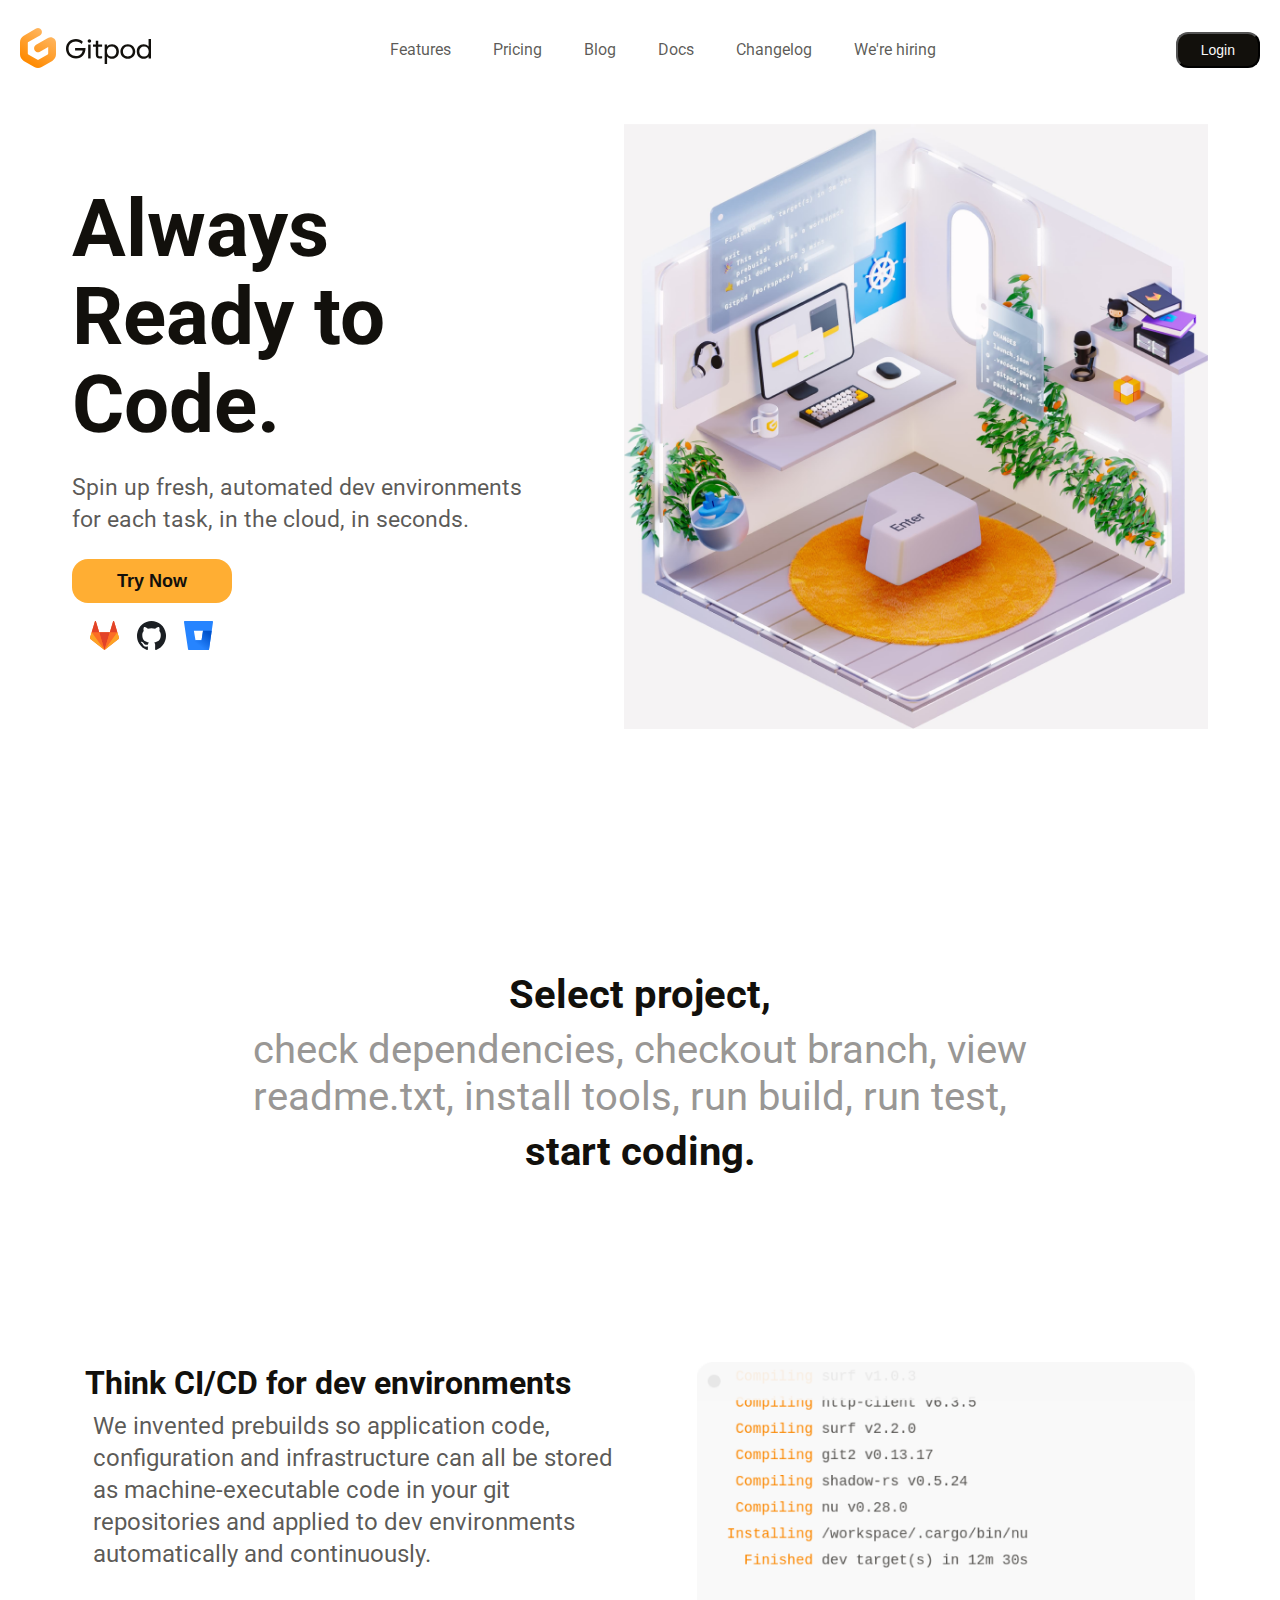
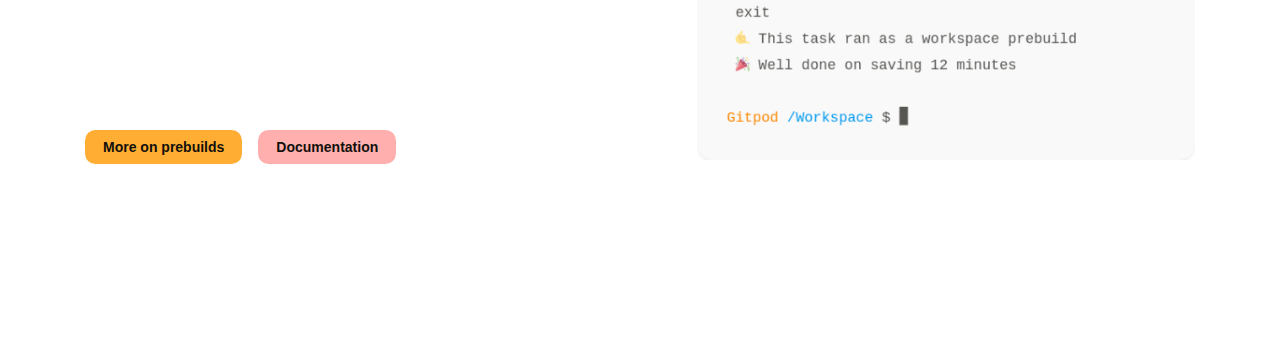
==== index.html @ b48856d9 "finished think" ====
<!DOCTYPE html>
<html lang="en">
    <head>
        <meta charset="UTF-8" />
        <meta name="viewport" content="width=device-width, initial-scale=1.0" />
        <title>Gitpod</title>
        <link rel="preconnect" href="https://fonts.googleapis.com" />
        <link rel="preconnect" href="https://fonts.gstatic.com" crossorigin />
        <link
            href="https://fonts.googleapis.com/css2?family=Roboto:wght@400;700&display=swap"
            rel="stylesheet"
        />
        <link rel="stylesheet" href="css/style.css" />
    </head>
    <body>
        <div class="wrap">
            <header class="header">
                <div class="container">
                    <div class="header__content">
                        <a href="#" class="header__content-logo">
                            <img src="./images/logo.svg" alt="" />
                        </a>
                        <nav class="header-nav">
                            <a href="#" class="header__nav-link">Features</a
                            ><a href="#" class="header__nav-link">Pricing</a
                            ><a href="#" class="header__nav-link">Blog</a
                            ><a href="#" class="header__nav-link">Docs</a
                            ><a href="#" class="header__nav-link">Changelog</a
                            ><a href="#" class="header__nav-link"
                                >We're hiring</a
                            >
                        </nav>

                        <button class="header__button">Login</button>
                    </div>
                </div>
            </header>

            <section class="hero">
                <div class="container">
                    <div class="hero__content">
                        <div class="hero__info">
                            <h1 class="hero-title">
                                Always <br />
                                Ready to Code.
                            </h1>
                            <p class="hero-text">
                                Spin up fresh, automated dev environments
                                <br />
                                for each task, in the cloud, in seconds.
                            </p>

                            <button class="hero-btn">Try Now</button>
                            <nav class="hero__info-icons">
                                <a href="" class="hero__info-icons-link"
                                    ><img src="./images/icons1.svg" alt=""
                                /></a>
                                <a href="" class="hero__info-icons-link"
                                    ><img src="./images/icons2.svg" alt=""
                                /></a>

                                <a href="" class="hero__info-icons-link"
                                    ><img src="./images/icons3.svg" alt=""
                                /></a>
                            </nav>
                        </div>
                        <div class="hero__img-wrap">
                            <img src="./images/Rectangle.png" alt="" />
                        </div>
                    </div>
                </div>
            </section>

            <section class="project">
                <div class="container">
                    <div class="project__content">
                        <h2 class="project__title">Select project,</h2>
                        <p class="project__text">
                            check dependencies, checkout branch, view <br />
                            readme.txt, install tools, run build, run test,
                        </p>
                        <h2 class="project__title">start coding.</h2>
                    </div>
                </div>
            </section>
            <section class="think">
                <div class="container">
                    <div class="think__content">
                        <div class="think__info">
                            <h2 class="think-title">
                                Think CI/CD for dev environments
                            </h2>
                            <p class="think-text">
                                We invented prebuilds so application code,
                                configuration and infrastructure can all be
                                stored as machine-executable code in your git
                                repositories and applied to dev environments
                                automatically and continuously.
                            </p>

                            <div class="think-btns">
                                <button class="think__btn">
                                    More on prebuilds
                                </button>
                                <button class="think__btn2">
                                    Documentation
                                </button>
                            </div>
                        </div>
                        <div class="think__img-wrap">
                            <img src="./images/Rectangle (1).png" alt="" />
                        </div>
                    </div>
                </div>
            </section>
        </div>
    </body>
</html>
---- css/style.css ----
body {
    font-family: "Roboto", sans-serif;
}

.container {
    max-width: 1240px;
    margin: 0 auto;
}
.header {
    padding: 20px 0 0;
}
.header__content {
    display: flex;
    justify-content: space-between;
    align-items: center;
}

.header-nav {
    display: flex;
    gap: 42px;
}

.header__nav-link {
    text-decoration: none;
    gap: 42px;
    color: rgba(18, 16, 12, 0.7);
    font-size: 16px;
    font-weight: 400;
    line-height: 24px;
}

.header__button {
    color: #f9f9f9;
    font-size: 14px;
    font-weight: 400;
    line-height: 20px;
    border-radius: 12px;
    background: #12100c;
    padding: 6px 23px;
}
.hero__content {
    padding: 52px;
    display: flex;
    align-items: center;
    justify-content: space-between;
    gap: 50px;
}

.hero-title {
    color: #12100c;
    font-size: 80px;
    font-weight: 700;
    line-height: 88px;
    margin: 0;
}
.hero-text {
    color: rgba(18, 16, 12, 0.7);
    font-size: 23px;
    font-weight: 400;
    line-height: 31.92px;
}
.hero-btn {
    color: #12100c;
    font-size: 18px;
    font-weight: 700;
    line-height: 22.5px;
    border-radius: 16px;
    background: #ffae33;
    padding: 11px 45px;
    border: none;
}
.hero__info-icons {
    display: flex;
    gap: 18px;
    padding: 18px;
}

.hero__img-wrap img {
    width: 100%;
    height: 100%;
}
.project__content {
    margin-top: 178px;
}
.project__title {
    display: flex;
    justify-content: center;
    color: #12100c;
    font-size: 40px;
    font-weight: 700;
    line-height: 63.72px;
    margin: 0;
}
.project__text {
    display: flex;
    justify-content: center;
    color: #999795;
    font-size: 40px;
    font-weight: 400;
    margin: 0;
}

.think__content {
    padding: 178px 65px;
    display: flex;
    justify-content: space-between;
    align-items: center;
    gap: 50px;
}

.think-title {
    color: #12100c;
    font-size: 32px;
    font-weight: 700;
    line-height: 40px;
    margin: 0;
}

.think-text {
    color: rgba(18, 16, 12, 0.7);
    font-size: 24px;
    font-weight: 400;
    line-height: 31.92px;
    margin: 8px;
    max-width: 650px;
}
.think-btns {
    padding-top: 151px;
    display: flex;
    gap: 16px;
}

.think__btn {
    color: #12100c;
    font-size: 14px;
    font-weight: 700;
    line-height: 16px;
    border-radius: 10.5px;
    background: #ffae33;
    padding: 9px 18px;
    border: none;
}

.think__btn2 {
    color: #12100c;
    font-size: 14px;
    font-weight: 700;
    line-height: 16px;
    border-radius: 10.5px;
    background: #ffb0ae;
    padding: 9px 18px;
    border: none;
}
.think__img-wrap img {
    width: 100%;
    height: 100%;
}

@media screen and (max-width: 900px) {
    .hero__content {
        flex-direction: column;
    }

    .think__content {
        flex-direction: column;
    }

    .think-btns {
        flex-direction: column;
    }
}
@media screen and (max-width: 800px) {
    .header-nav {
        display: none;
    }
}

@media screen and (max-width: 790px) {
    .project__content {
        .project__title {
            font-size: 25px;
        }

        .project__text {
            font-size: 15px;
        }

        .project__title {
            font-size: 25px;
        }
    }

    .think-title {
        font-size: 20px;
    }

    .think-text {
        font-size: 12px;
    }
}

@media screen and (max-width: 420px) {
    .hero__info {
        .hero-title {
            font-size: 40px;
        }
        .hero-text {
            font-size: 15px;
        }
    }
}
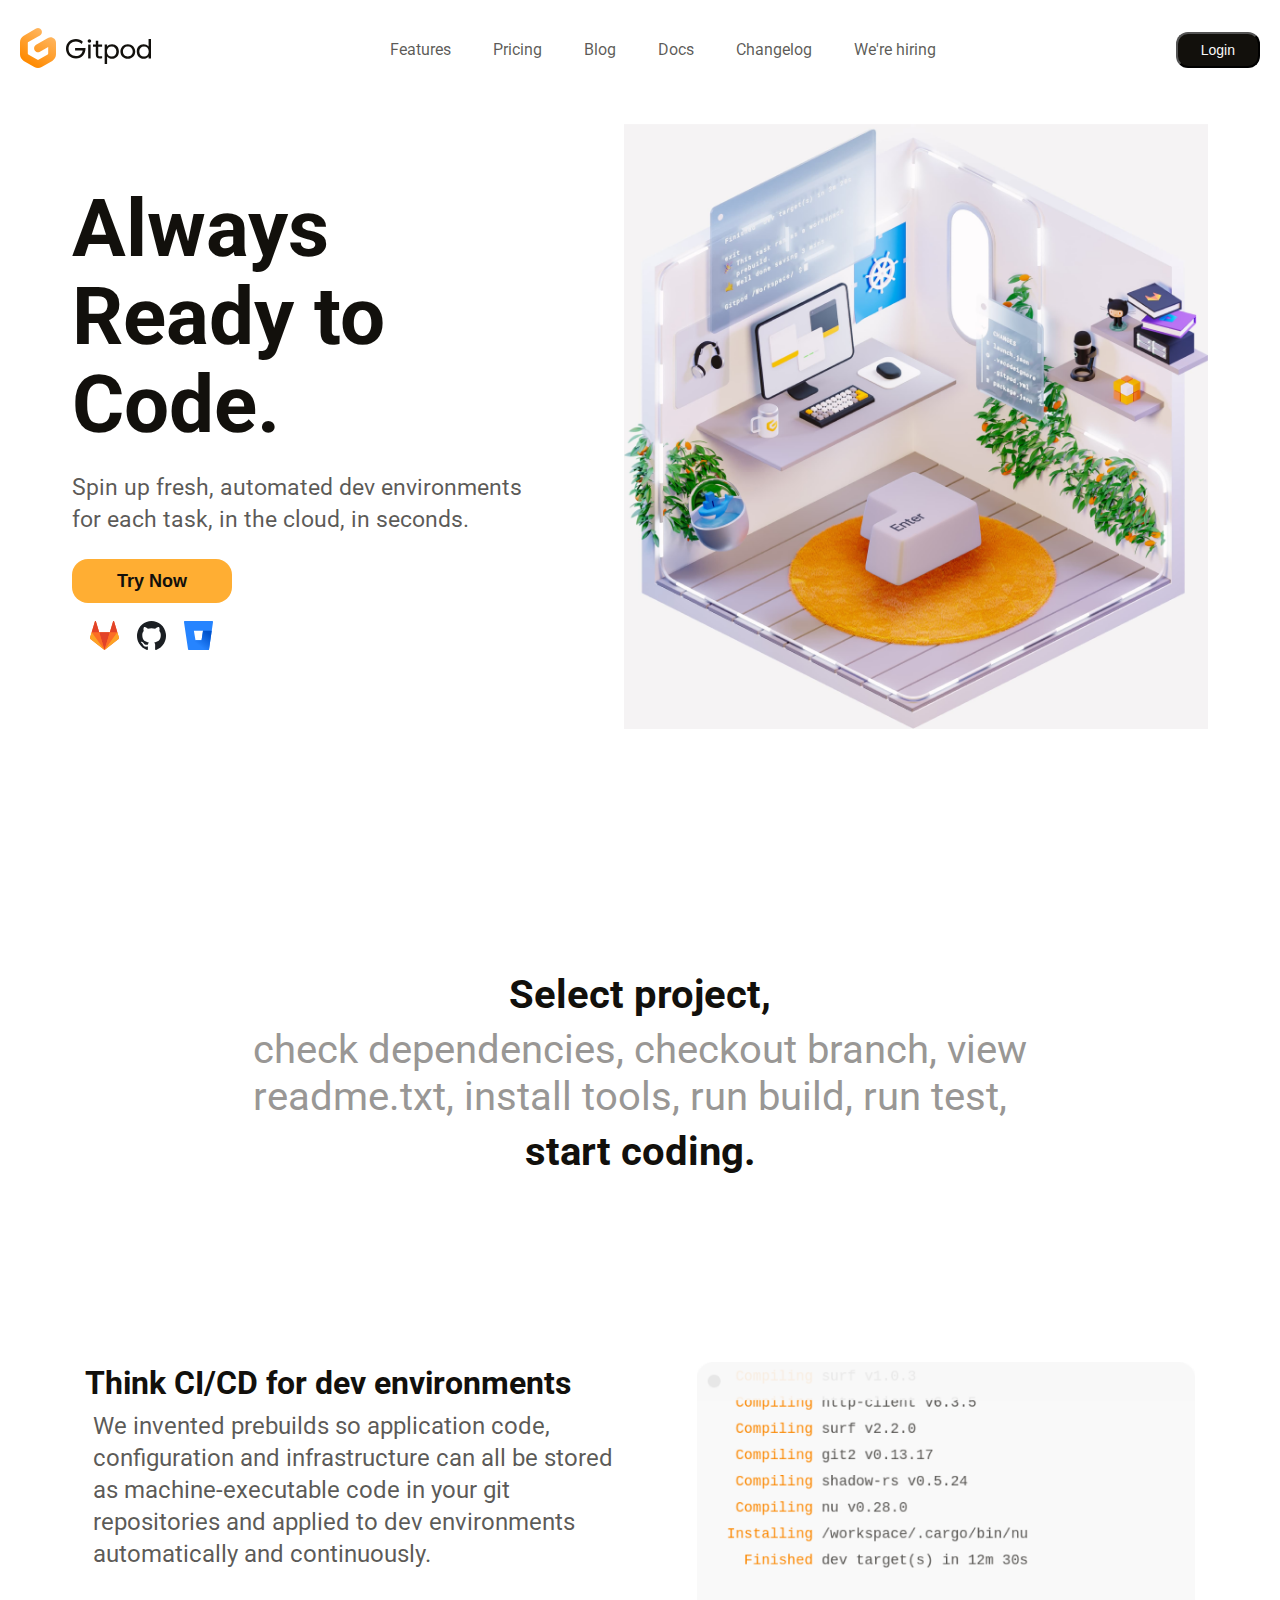
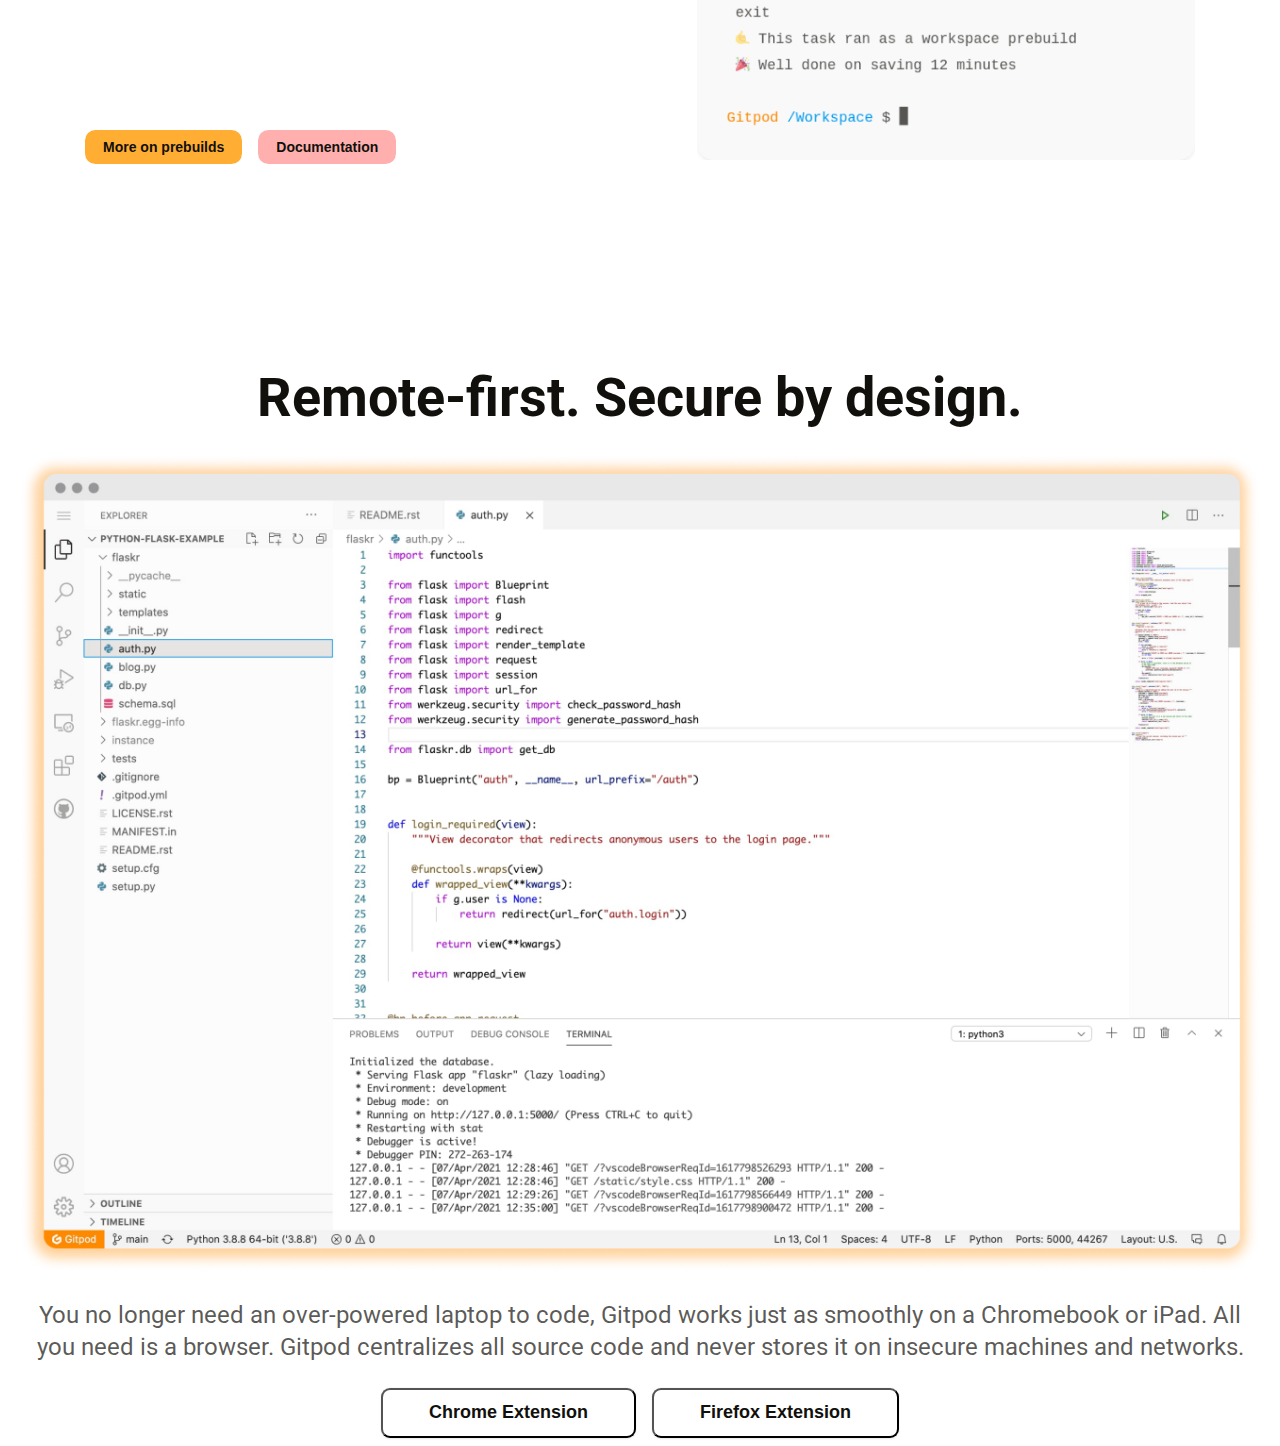
==== commit 25553cc8: "finished design" ====
--- a/index.html
+++ b/index.html
@@ -113,6 +113,38 @@
                     </div>
                 </div>
             </section>
+
+            <section class="design">
+                <div class="container">
+                    <div class="design__content">
+                        <div class="design__info">
+                            <h2 class="design-title">
+                                Remote-first. Secure by design.
+                            </h2>
+
+                            <div class="design__img-wrap">
+                                <img src="./images/Rectangle (3).png" alt="" />
+                            </div>
+
+                            <p class="design-text">
+                                You no longer need an over-powered laptop to
+                                code, Gitpod works just as smoothly on a
+                                Chromebook or iPad. All you need is a browser.
+                                Gitpod centralizes all source code and never
+                                stores it on insecure machines and networks.
+                            </p>
+                            <div class="design-btns">
+                                <button class="design-btn">
+                                    Chrome Extension
+                                </button>
+                                <button class="design-btn">
+                                    Firefox Extension
+                                </button>
+                            </div>
+                        </div>
+                    </div>
+                </div>
+            </section>
         </div>
     </body>
 </html>
--- a/css/style.css
+++ b/css/style.css
@@ -156,6 +156,44 @@
     height: 100%;
 }
 
+.design-title {
+    display: flex;
+    justify-content: center;
+    color: #12100c;
+    font-size: 54px;
+    font-weight: 700;
+    line-height: 71.82px;
+    margin: 20px 0;
+}
+
+.design-text {
+    text-align: center;
+    color: rgba(18, 16, 12, 0.7);
+    font-size: 24px;
+    font-weight: 400;
+    line-height: 31.92px;
+    margin: 2;
+}
+.design-btns {
+    display: flex;
+    justify-content: center;
+    gap: 16px;
+}
+
+.design-btn {
+    color: #12100c;
+    font-size: 18px;
+    font-weight: 700;
+    line-height: 31.86px;
+    border-radius: 9px;
+    background: #fff;
+    box-shadow: 0px 0.5px 2px 0px rgba(0, 0, 0, 0.1);
+    padding: 7px 46px;
+}
+.design__img-wrap img {
+    width: 100%;
+    height: 100%;
+}
 @media screen and (max-width: 900px) {
     .hero__content {
         flex-direction: column;
@@ -208,4 +246,14 @@
             font-size: 15px;
         }
     }
-}
+    .design-title {
+        font-size: 26px;
+    }
+    .design-text {
+        font-size: 12px;
+    }
+
+    .design-btns {
+        flex-direction: column;
+    }
+}
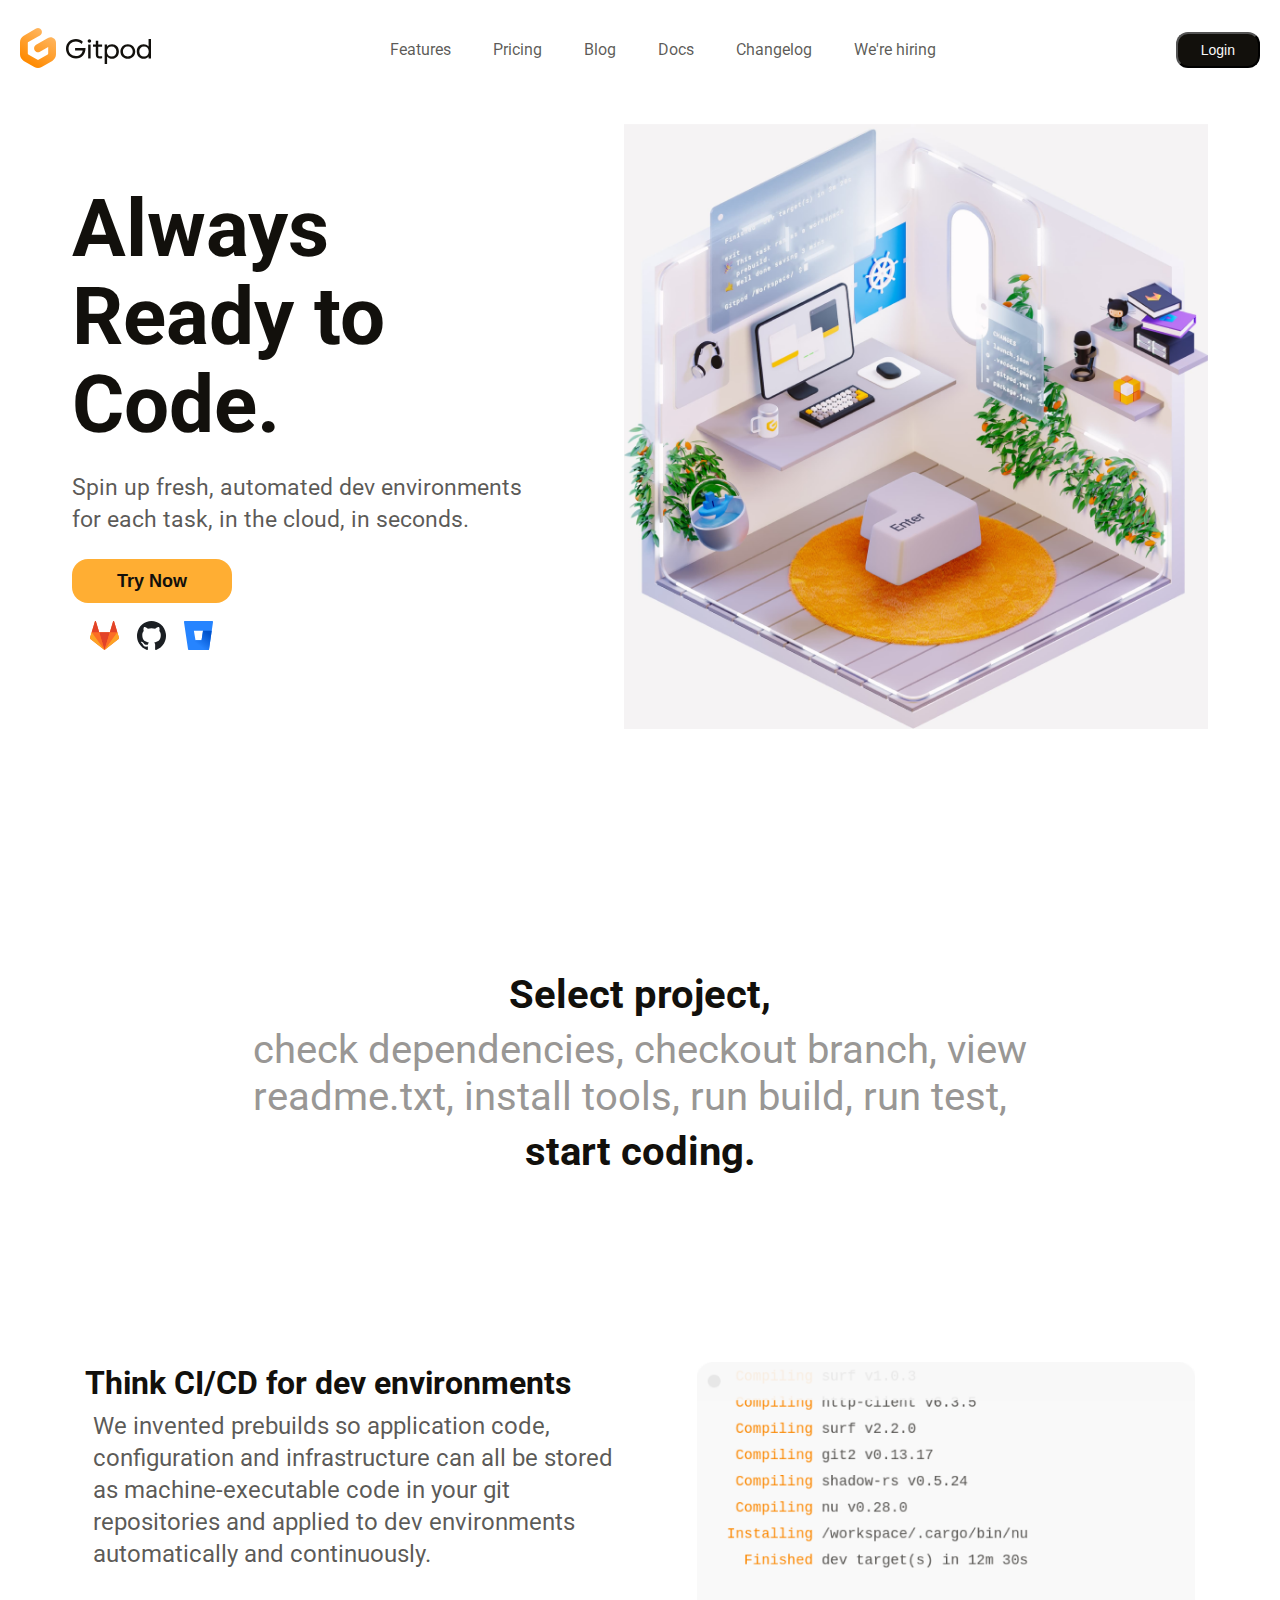
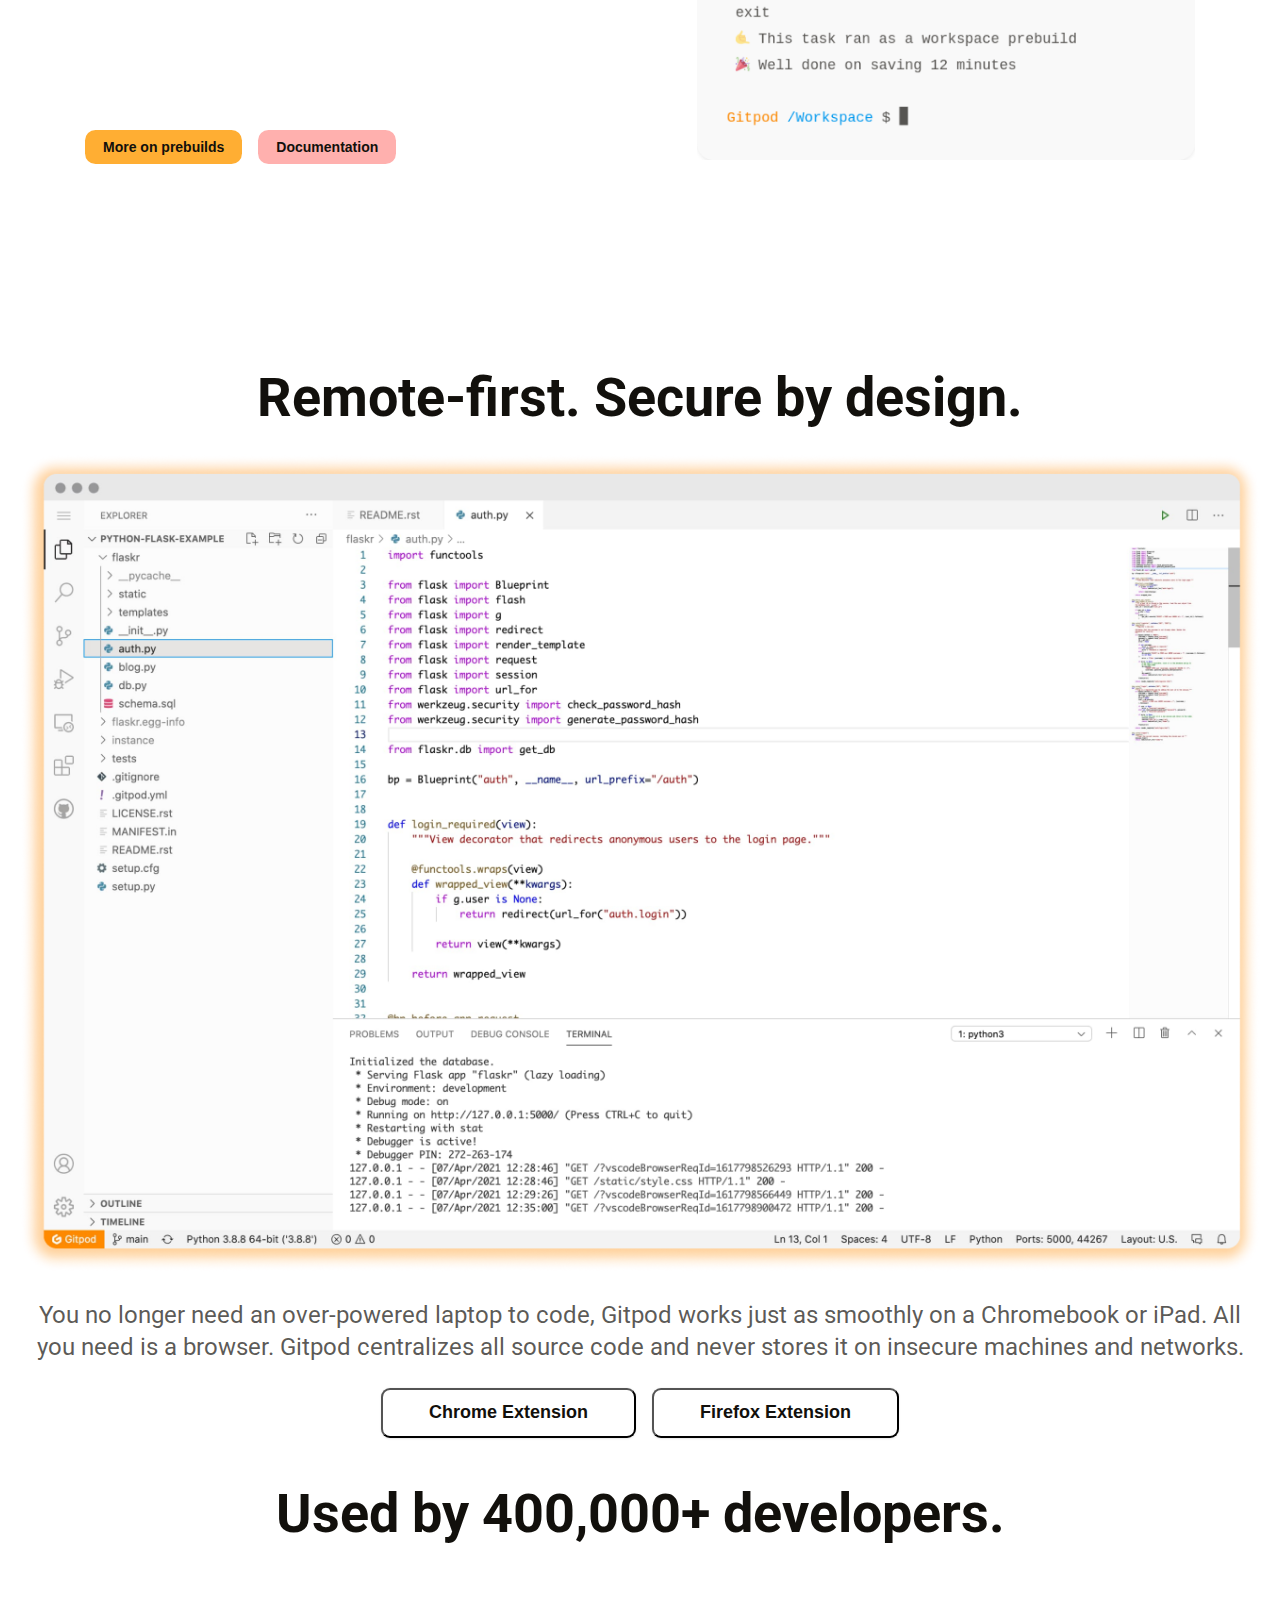
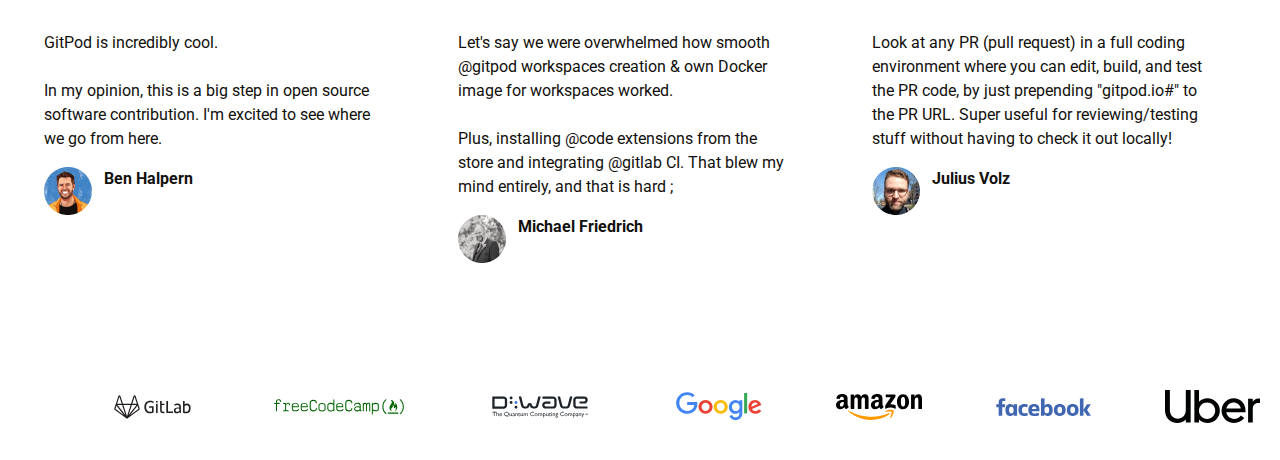
==== commit 1c595a4a: "finished developers" ====
--- a/index.html
+++ b/index.html
@@ -145,6 +145,136 @@
                     </div>
                 </div>
             </section>
+
+            <section class="developers">
+                <div class="container">
+                    <div class="developers__content">
+                        <div class="developers__info">
+                            <h2 class="developers-title">
+                                Used by 400,000+ developers.
+                            </h2>
+                            <div class="developers__blocks">
+                                <div class="developers-block">
+                                    <div class="developers-block-info">
+                                        <p class="developers__block-text">
+                                            GitPod is incredibly cool.
+                                            <br />
+                                            <br />
+                                            In my opinion, this is a big step in
+                                            open source software contribution.
+                                            I'm excited to see where we go from
+                                            here.
+                                        </p>
+
+                                        <div class="developers__block-footer">
+                                            <div
+                                                class="developers__block-img-wrap"
+                                            >
+                                                <img
+                                                    src="./images/avatar.png"
+                                                    alt=""
+                                                />
+                                            </div>
+
+                                            <span
+                                                class="developers__block-name"
+                                            >
+                                                Ben Halpern
+                                            </span>
+                                        </div>
+                                    </div>
+                                </div>
+                                <div class="developers-block">
+                                    <div class="developers-block-info">
+                                        <p class="developers__block-text">
+                                            Let's say we were overwhelmed how
+                                            smooth @gitpod workspaces creation &
+                                            own Docker image for workspaces
+                                            worked.
+                                            <br />
+                                            <br />Plus, installing @code
+                                            extensions from the store and
+                                            integrating @gitlab CI. That blew my
+                                            mind entirely, and that is hard ;
+                                        </p>
+
+                                        <div class="developers__block-footer">
+                                            <div
+                                                class="developers__block-img-wrap"
+                                            >
+                                                <img
+                                                    src="./images/avatar 2.png"
+                                                    alt=""
+                                                />
+                                            </div>
+
+                                            <span
+                                                class="developers__block-name"
+                                            >
+                                                Michael Friedrich
+                                            </span>
+                                        </div>
+                                    </div>
+                                </div>
+                                <div class="developers-block">
+                                    <div class="developers-block-info">
+                                        <p class="developers__block-text">
+                                            Look at any PR (pull request) in a
+                                            full coding environment where you
+                                            can edit, build, and test the PR
+                                            code, by just prepending
+                                            "gitpod.io#" to the PR URL. Super
+                                            useful for reviewing/testing stuff
+                                            without having to check it out
+                                            locally!
+                                        </p>
+
+                                        <div class="developers__block-footer">
+                                            <div
+                                                class="developers__block-img-wrap"
+                                            >
+                                                <img
+                                                    src="./images/avatar3.png"
+                                                    alt=""
+                                                />
+                                            </div>
+
+                                            <span
+                                                class="developers__block-name"
+                                            >
+                                                Julius Volz
+                                            </span>
+                                        </div>
+                                    </div>
+                                </div>
+                            </div>
+                            <div class="developers__blocks-icons">
+                                <li class="developers__block-icons">
+                                    <img src="./images/gitlab.svg" alt="" />
+                                </li>
+                                <li class="developers__block-icons">
+                                    <img src="./images/freecode.svg" alt="" />
+                                </li>
+                                <li class="developers__block-icons">
+                                    <img src="./images/dwave.svg" alt="" />
+                                </li>
+                                <li class="developers__block-icons">
+                                    <img src="./images/google.svg" alt="" />
+                                </li>
+                                <li class="developers__block-icons">
+                                    <img src="./images/amazon.svg" alt="" />
+                                </li>
+                                <li class="developers__block-icons">
+                                    <img src="./images/fasebook.svg" alt="" />
+                                </li>
+                                <li class="developers__block-icons">
+                                    <img src="./images/uber.svg" alt="" />
+                                </li>
+                            </div>
+                        </div>
+                    </div>
+                </div>
+            </section>
         </div>
     </body>
 </html>
--- a/css/style.css
+++ b/css/style.css
@@ -190,12 +190,71 @@
     box-shadow: 0px 0.5px 2px 0px rgba(0, 0, 0, 0.1);
     padding: 7px 46px;
 }
+
 .design__img-wrap img {
     width: 100%;
     height: 100%;
 }
+
+.developers-title {
+    display: flex;
+    justify-content: center;
+    color: #12100c;
+    font-size: 54px;
+    font-weight: 700;
+    line-height: 63.72px;
+}
+
+.developers__blocks {
+    display: flex;
+    gap: 30px;
+}
+.developers-block {
+    max-width: 384px;
+    height: 272px;
+    flex-shrink: 0;
+    border-radius: 16px;
+    background: #fff;
+}
+
+.developers-block-info {
+    padding: 24px 24px;
+}
+
+.developers__block-text {
+    color: #12100c;
+    font-size: 16px;
+    font-weight: 400;
+    line-height: 24px;
+}
+
+.developers__block-footer {
+    display: flex;
+    gap: 12px;
+}
+
+.developers__block-name {
+    color: #12100c;
+    font-size: 16px;
+    font-weight: 700;
+    line-height: 24px;
+}
+
+.developers__blocks-icons {
+    list-style: none;
+    padding-top: 103px;
+    padding-left: 85px;
+    display: flex;
+    align-items: center;
+    justify-content: space-between;
+}
+
 @media screen and (max-width: 900px) {
     .hero__content {
+        flex-direction: column;
+    }
+
+    .hero__info {
         flex-direction: column;
     }
 
@@ -237,6 +296,19 @@
     }
 }
 
+@media screen and (max-width: 650px) {
+    .developers__blocks {
+        flex-direction: column;
+    }
+
+    .developers__blocks-icons {
+        display: none;
+    }
+    .developers-title {
+        font-size: 25px;
+    }
+}
+
 @media screen and (max-width: 420px) {
     .hero__info {
         .hero-title {
